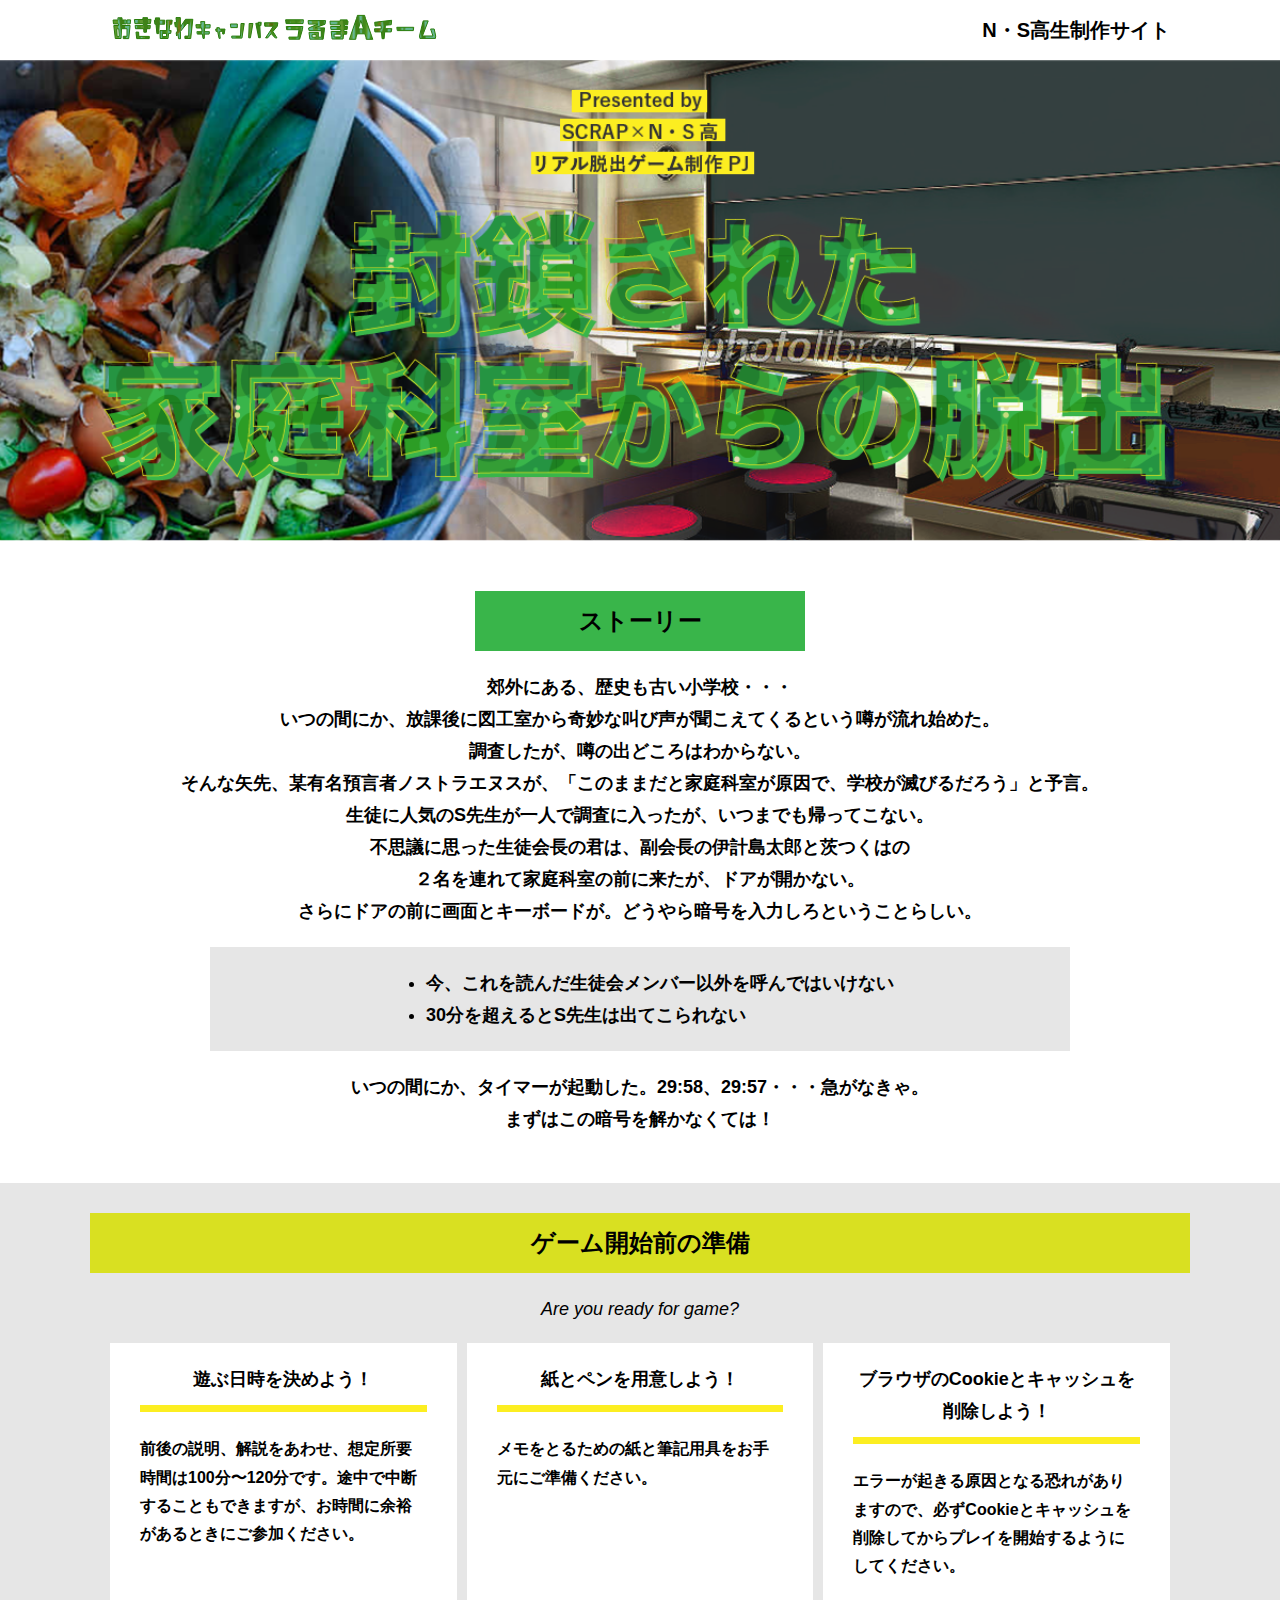
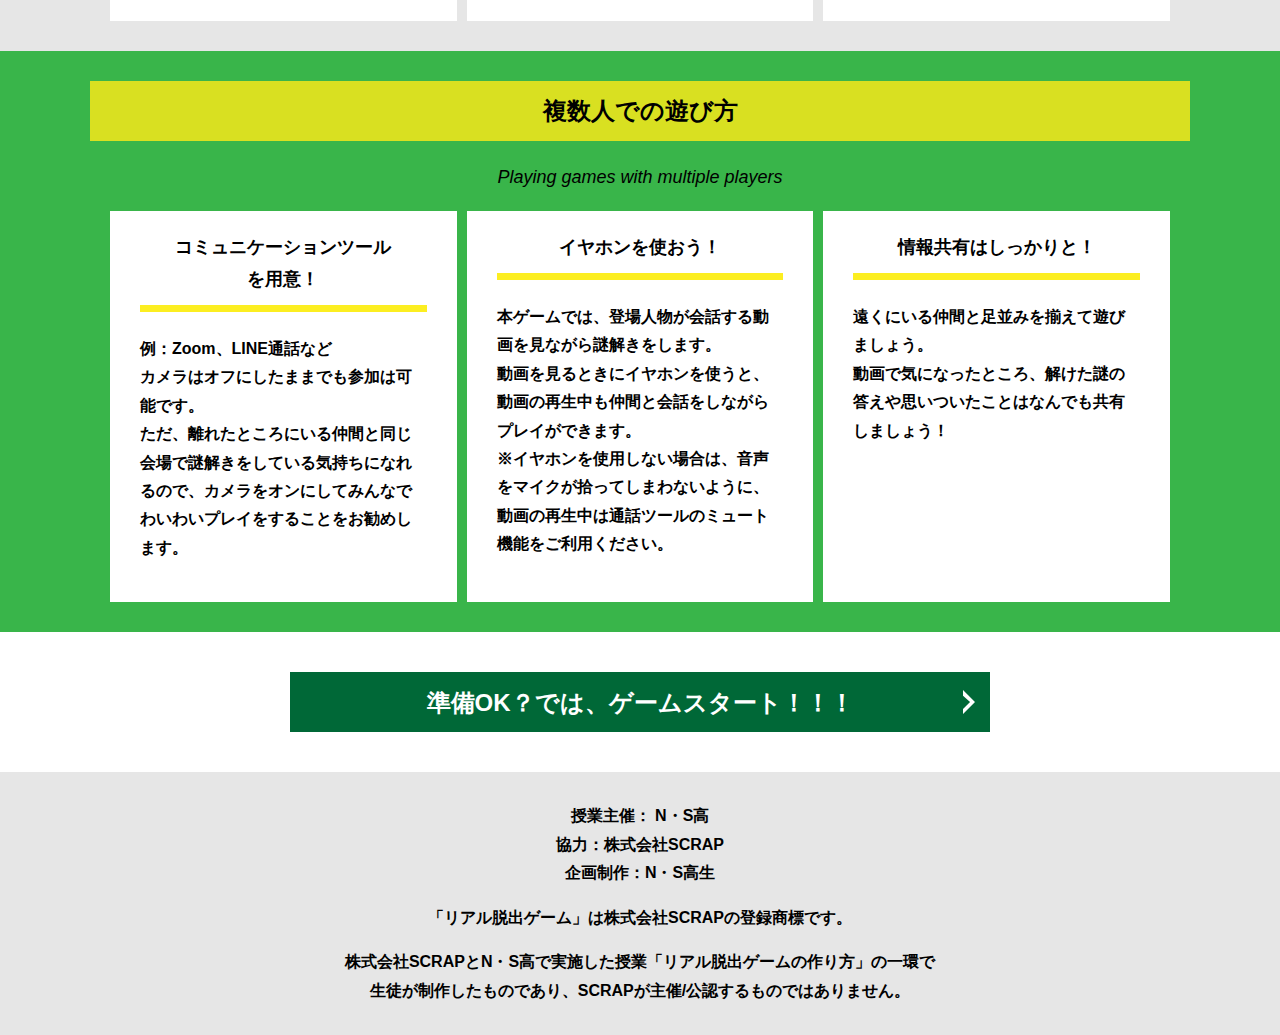
==== index.html @ 2571eba9 "Update index.html" ====
<!DOCTYPE html>
<html lang="ja">
<head>
  <meta charset="UTF-8">
  <meta http-equiv="X-UA-Compatible" content="IE=edge">
  <meta name="viewport" content="width=device-width, initial-scale=1.0">
  <title>封鎖された図工室からの脱出 │ Project N</title>
  <link rel="stylesheet" href="assets/css/normalize.css">
  <link rel="stylesheet" href="assets/css/style.css">
</head>
<body>
  <svg width="0" height="0" class="hidden">
    <symbol xmlns="http://www.w3.org/2000/svg" viewBox="0 0 12.47 24.94" id="arrow" class="arrow_svg">
      <title>arrow</title>
      <polygon points="0 24.94 0 19.66 7.35 12.47 0 5.92 0 0 12.47 12.47 0 24.94"/>
    </symbol>
  </svg>
  <header class="header">
    <div class="container">
      <div class="header__logo"><img src="assets/images/logo.svg" alt="チームロゴ"></div>
      <div class="header__name">N・S高生制作サイト</div>
    </div>
  </header>
  <main class="main index-page">
    <!-- タイトルエリア　ここから -->
    <h1 class="main-title"><img src="assets/images/top-image.png" alt="Presented by SCRAP×N・S高リアル脱出ゲーム制作PJ 封鎖された家庭科室からの脱出"></h1>
    <!-- タイトルエリア　ここまで -->
    <section class="section section--story">
      <div class="container">
        <h2 class="section-title section-title--keycolor section-title--story">ストーリー</h2>
        <div class="story">
          <p class="text-center">郊外にある、歴史も古い小学校・・・<br>
            いつの間にか、放課後に図工室から奇妙な叫び声が聞こえてくるという噂が流れ始めた。<br>
            調査したが、噂の出どころはわからない。<br>
            そんな矢先、某有名預言者ノストラエヌスが、「このままだと家庭科室が原因で、学校が滅びるだろう」と予言。<br>
            生徒に人気のS先生が一人で調査に入ったが、いつまでも帰ってこない。<br>
            不思議に思った生徒会長の君は、副会長の伊計島太郎と茨つくはの<br>
            ２名を連れて家庭科室の前に来たが、ドアが開かない。<br>
            さらにドアの前に画面とキーボードが。どうやら暗号を入力しろということらしい。</p>
          <div class="story__note__outer bg-color--gray">
            <ul class="story__note">
              <li>今、これを読んだ生徒会メンバー以外を呼んではいけない</li>
              <li>30分を超えるとS先生は出てこられない</li>
            </ul>
          </div>
          <p class="text-center">いつの間にか、タイマーが起動した。29:58、29:57・・・急がなきゃ。<br>
            まずはこの暗号を解かなくては！</p>
        </div>
      </div>
    </section>
    <section class="section bg-color--gray">
      <div class="container">
        <h2 class="section-title">ゲーム開始前の準備</h2>
        <p class="font-eng text-center">Are you ready for game?</p>
        <!--
          class名"row"内のclass名"column"が横並びになります。
          改行する場合は以下のように追加してください。
          <div class="row">
            <div class="column">
              ～ 内容 ～
            </div>
          </div>
        -->
        <div class="row">
          <div class="column">
            <div class="card">
              <h3 class="card__title">遊ぶ日時を決めよう！</h3>
              <p class="card__content">前後の説明、解説をあわせ、想定所要時間は100分〜120分です。途中で中断することもできますが、お時間に余裕があるときにご参加ください。</p>
            </div>
          </div>
          <div class="column">
            <div class="card">
              <h3 class="card__title">紙とペンを用意しよう！</h3>
              <p class="card__content">メモをとるための紙と筆記用具をお手元にご準備ください。</p>
            </div>
          </div>
          <div class="column">
            <div class="card">
              <h3 class="card__title">ブラウザのCookieとキャッシュを<br>削除しよう！</h3>
              <p class="card__content">エラーが起きる原因となる恐れがありますので、必ずCookieとキャッシュを削除してからプレイを開始するようにしてください。</p>
            </div>
          </div>
        </div>
      </div>
    </section>
    <section class="section bg-color--keycolor">
      <div class="container">
        <h2 class="section-title">複数人での遊び方</h2>
        <p class="font-eng text-center">Playing games with multiple players</p>
        <div class="row">
          <div class="column">
            <div class="card">
              <h3 class="card__title">コミュニケーションツール<br>を用意！</h3>
              <p class="card__content">例：Zoom、LINE通話など<br>
                カメラはオフにしたままでも参加は可能です。<br>
                ただ、離れたところにいる仲間と同じ会場で謎解きをしている気持ちになれるので、カメラをオンにしてみんなでわいわいプレイをすることをお勧めします。</p>
            </div>
          </div>
          <div class="column">
            <div class="card">
              <h3 class="card__title">イヤホンを使おう！</h3>
              <p class="card__content">本ゲームでは、登場人物が会話する動画を見ながら謎解きをします。<br>
                動画を見るときにイヤホンを使うと、動画の再生中も仲間と会話をしながらプレイができます。<br>
                ※イヤホンを使用しない場合は、音声をマイクが拾ってしまわないように、動画の再生中は通話ツールのミュート機能をご利用ください。</p>
            </div>
          </div>
          <div class="column">
            <div class="card">
              <h3 class="card__title">情報共有はしっかりと！</h3>
              <p class="card__content">遠くにいる仲間と足並みを揃えて遊びましょう。<br>
                動画で気になったところ、解けた謎の答えや思いついたことはなんでも共有しましょう！</p>
            </div>
          </div>
        </div>
      </div>
    </section>
    <section class="section">
      <div class="container">
        <a class="btn" href="main.html">準備OK？では、ゲームスタート！！！<svg class="btn__arrow"><use xlink:href="#arrow"></use></svg></a>
      </div>
    </section>
  </main>
  <footer class="footer section bg-color--gray">
    <div class="container">
      <p class="text-center">授業主催： N・S高<br>協力：株式会社SCRAP<br>企画制作：N・S高生</p>
      <p class="text-center">「リアル脱出ゲーム」は株式会社SCRAPの登録商標です。</p>
      <p class="text-center">株式会社SCRAPとN・S高で実施した授業「リアル脱出ゲームの作り方」の一環で<br>生徒が制作したものであり、SCRAPが主催/公認するものではありません。</p>
    </div>
  </footer>
</body>
</html>
---- assets/css/style.css ----
@charset "UTF-8";
/****************************
 * 共通CSSのテンプレートです。
*****************************/
*,
*::before,
*::after {
  -webkit-box-sizing: border-box;
          box-sizing: border-box;
}

html {
  font-size: 18px;
  -webkit-box-sizing: border-box;
          box-sizing: border-box;
}

body {
  overflow-x: hidden;
  font-family: "游ゴシック体", "Yu Gothic", YuGothic, "ヒラギノ角ゴ Pro", "Hiragino Kaku Gothic Pro", "メイリオ", "Meiryo", sans-serif;
  font-size: 18px;
  line-height: 1.77778;
  font-weight: bold;
  text-decoration: none;
  border: none;
  list-style: none;
  color: #000;
  margin: 0;
}

img {
  width: 100%;
}

figure {
  margin: 0;
}

figcaption {
  margin-top: 30px;
  font-size: 14px;
}

@media screen and (max-width: 767px) {
  figcaption {
    font-size: 13px;
  }
}

input[type=text] {
  font-size: 18px;
  border: none;
  padding: 25px 35px;
  display: block;
  margin: 0 auto;
  max-width: 580px;
  width: 100%;
}

::-webkit-input-placeholder {
  color: #999;
}

:-ms-input-placeholder {
  color: #999;
}

::-ms-input-placeholder {
  color: #999;
}

::placeholder {
  color: #999;
}

button {
  cursor: pointer;
  display: block;
  border: none;
  margin: 0 auto;
  background-color: #006837;
  color: #fff;
  width: 287px;
  height: 55px;
}

/*******************
* Layout
*******************/
.section {
  padding-top: 30px;
  padding-bottom: 30px;
}

.section--clear {
  /* ステージクリア画面 */
  position: fixed;
  display: none;
  /* 読み込み時に一瞬表示されるのを防ぐ */
  -webkit-box-pack: center;
      -ms-flex-pack: center;
          justify-content: center;
  -webkit-box-align: center;
      -ms-flex-align: center;
          align-items: center;
  top: 0;
  bottom: 0;
  left: 0;
  right: 0;
  z-index: 200;
}

.section--clear.isClear {
  display: -webkit-box;
  display: -ms-flexbox;
  display: flex;
}

.container {
  width: 1100px;
  padding-left: 20px;
  padding-right: 20px;
  margin: 0 auto;
}

@media screen and (max-width: 1100px) {
  .container {
    width: calc(100% - 40px);
  }
}

.row {
  display: -webkit-box;
  display: -ms-flexbox;
  display: flex;
  -ms-flex-line-pack: stretch;
      align-content: stretch;
  gap: 10px;
}

.row + .row {
  margin-top: 20px;
}

.column {
  width: 100%;
}

.card {
  background-color: #fff;
  margin-bottom: 20px;
  height: 100%;
}

.card__title {
  font-size: 18px;
  text-align: center;
  margin: 0;
  padding: 20px 30px;
  position: relative;
  cursor: pointer;
}

.card__content {
  -webkit-transition: all 0.3s;
  transition: all 0.3s;
  font-size: 16px;
  padding: 20px 30px;
  margin: 0;
  position: relative;
}

.card__content::before {
  display: block;
  content: '';
  width: calc(100% - 60px);
  height: 7px;
  background-color: #fcee21;
  position: absolute;
  top: -10px;
  left: 30px;
}

.hint-page .card {
  height: auto;
}

.hint-page .card__content {
  display: none;
  text-align: center;
}

.hint-page .card__arrow {
  position: absolute;
  top: calc(50% - 12px);
  right: 45px;
  -webkit-transform: rotate(90deg);
          transform: rotate(90deg);
  -webkit-transition: all 0.3s;
  transition: all 0.3s;
  fill: #009245;
  width: 12px;
  height: 24px;
}

.hint-page .card.is-open .card__content {
  display: block;
}

.hint-page .card.is-open .card__arrow {
  -webkit-transform: rotate(-90deg);
          transform: rotate(-90deg);
}

.box {
  padding: 35px 30px;
}

.youtube {
  position: relative;
  width: 100%;
  padding-top: 56.25%;
}

.youtube iframe {
  position: absolute;
  top: 0;
  left: 0;
  width: 100%;
  height: 100%;
}

.youtube__container {
  max-width: 800px;
  margin: 0 auto;
}

/*********************
* Color
*********************/
.bg-color--keycolor {
  background-color: #39b54a;
}

.bg-color--subcolor {
  background-color: #d9e021;
}

.bg-color--gray {
  background-color: #e6e6e6;
}

/*********************
* title
**********************/
.main-title {
  margin: 0;
}

.sub-title {
  text-align: center;
  font-size: 18px;
  line-height: 1.66667;
}

.sub-title__bg {
  background-color: #fcee21;
  padding-left: 1rem;
  padding-right: 1rem;
}

.section-title {
  font-size: 24px;
  line-height: 1.75;
  text-align: center;
  padding: 9px 20px;
  background-color: #d9e021;
  margin: 0 -20px 20px -20px;
}

.section-title__stage {
  display: inline-block;
  margin-right: 2rem;
}

.section-title--keycolorlight {
  background-color: #8cc63f;
}

.section-title--keycolorlight .section-title__stage {
  color: #fff;
}

.section-title--keycolor {
  background-color: #39b54a;
}

.section-title--story {
  width: 330px;
  margin: 0 auto 20px;
}

.section-title--border {
  position: relative;
  font-size: 30px;
  text-align: center;
  line-height: 1.06667;
  margin: 0;
  padding-bottom: 15px;
  color: #006837;
}

.section-title--border::after {
  position: absolute;
  bottom: 0;
  left: calc(50% - 95px);
  display: block;
  content: '';
  background-color: #fff;
  height: 2.6px;
  width: 190px;
}

/******************
* text
******************/
.font-eng {
  font-style: italic;
  font-weight: normal;
}

/*************************
* Button
*************************/
.btn {
  display: block;
  text-decoration: none;
  cursor: pointer;
  background-color: #006837;
  color: #fff;
  font-size: 24px;
  line-height: 1.54167;
  text-align: center;
  padding: 11.5px;
  width: calc(100% - 40px);
  max-width: 700px;
  margin: 10px auto;
  position: relative;
}

.btn:hover {
  opacity: 0.7;
}

.btn__arrow {
  position: absolute;
  top: calc(50% - 12px);
  right: 15px;
  fill: #fff;
  width: 12px;
  height: 24px;
}

/****************
* header
*****************/
.header {
  background-color: #fff;
  height: 60px;
}

.header .container {
  display: -webkit-box;
  display: -ms-flexbox;
  display: flex;
  -webkit-box-pack: justify;
      -ms-flex-pack: justify;
          justify-content: space-between;
  -webkit-box-align: center;
      -ms-flex-align: center;
          align-items: center;
  height: 100%;
}

.header__logo {
  width: 330px;
  height: 42px;
}

.header__name {
  font-size: 20px;
  line-height: 1.1;
}

.footer {
  font-size: 16px;
}

.footer p:first-child {
  margin-top: 0;
}

.footer p:last-child {
  margin-bottom: 0;
}

/********************
* main
********************/
.story__note {
  margin: 0;
}

.story__note__outer {
  width: 860px;
  display: -webkit-box;
  display: -ms-flexbox;
  display: flex;
  padding: 20px;
  margin: 20px auto;
  -webkit-box-pack: center;
      -ms-flex-pack: center;
          justify-content: center;
}

@media screen and (max-width: 940px) {
  .story__note__outer {
    width: 100%;
  }
}

.stage-column__container + .stage-column__container {
  border-top: 2px solid #fff;
}

.answer {
  font-size: 18px;
  margin-bottom: 20px;
  line-height: 80px;
  word-spacing: 20px;
}

.err-message {
  color: #c1272d;
  font-size: 18px;
  text-align: center;
}

.link-hint {
  text-align: center;
  display: block;
  margin-top: 20px;
}

.clear-message {
  background-color: #d9e021;
  padding: 30px 30px 60px;
  position: relative;
}

.clear-message__title {
  position: relative;
  display: block;
  text-align: center;
  color: #006837;
  font-size: 30px;
  padding-bottom: 10px;
  margin-bottom: 35px;
}

.clear-message__title::after {
  content: '';
  position: absolute;
  display: block;
  width: 183px;
  height: 2px;
  background-color: #fff;
  bottom: 0;
  left: calc(50% - (183px/2));
}

.clear-message__content {
  text-align: center;
}

.clear-message__btn {
  position: absolute;
  bottom: -30px;
  left: calc(50% - 144px);
  width: 288px;
  margin: 0;
}

/********************
* Utility
********************/
.text-center {
  text-align: center;
}

.text-left {
  text-align: left;
}

.text-right {
  text-align: right;
}

.hidden {
  display: none;
}
/*# sourceMappingURL=style.css.map */
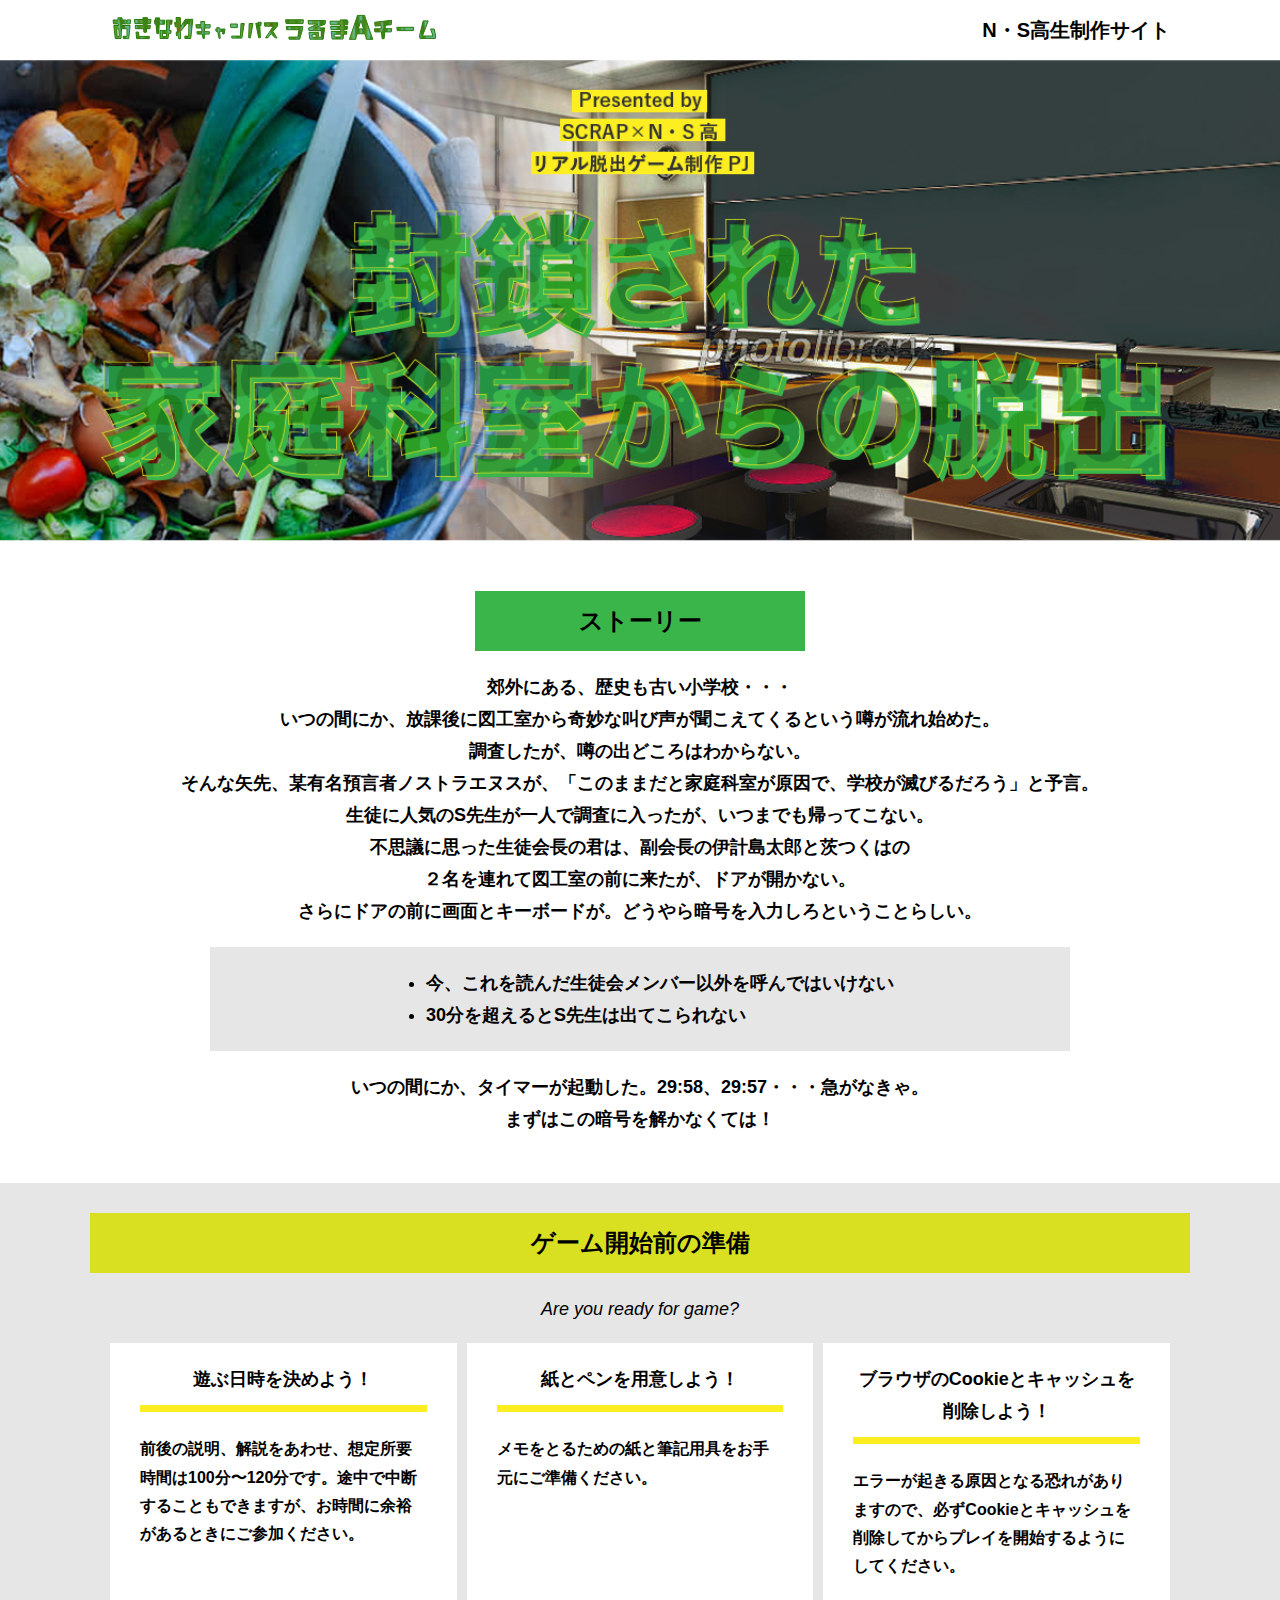
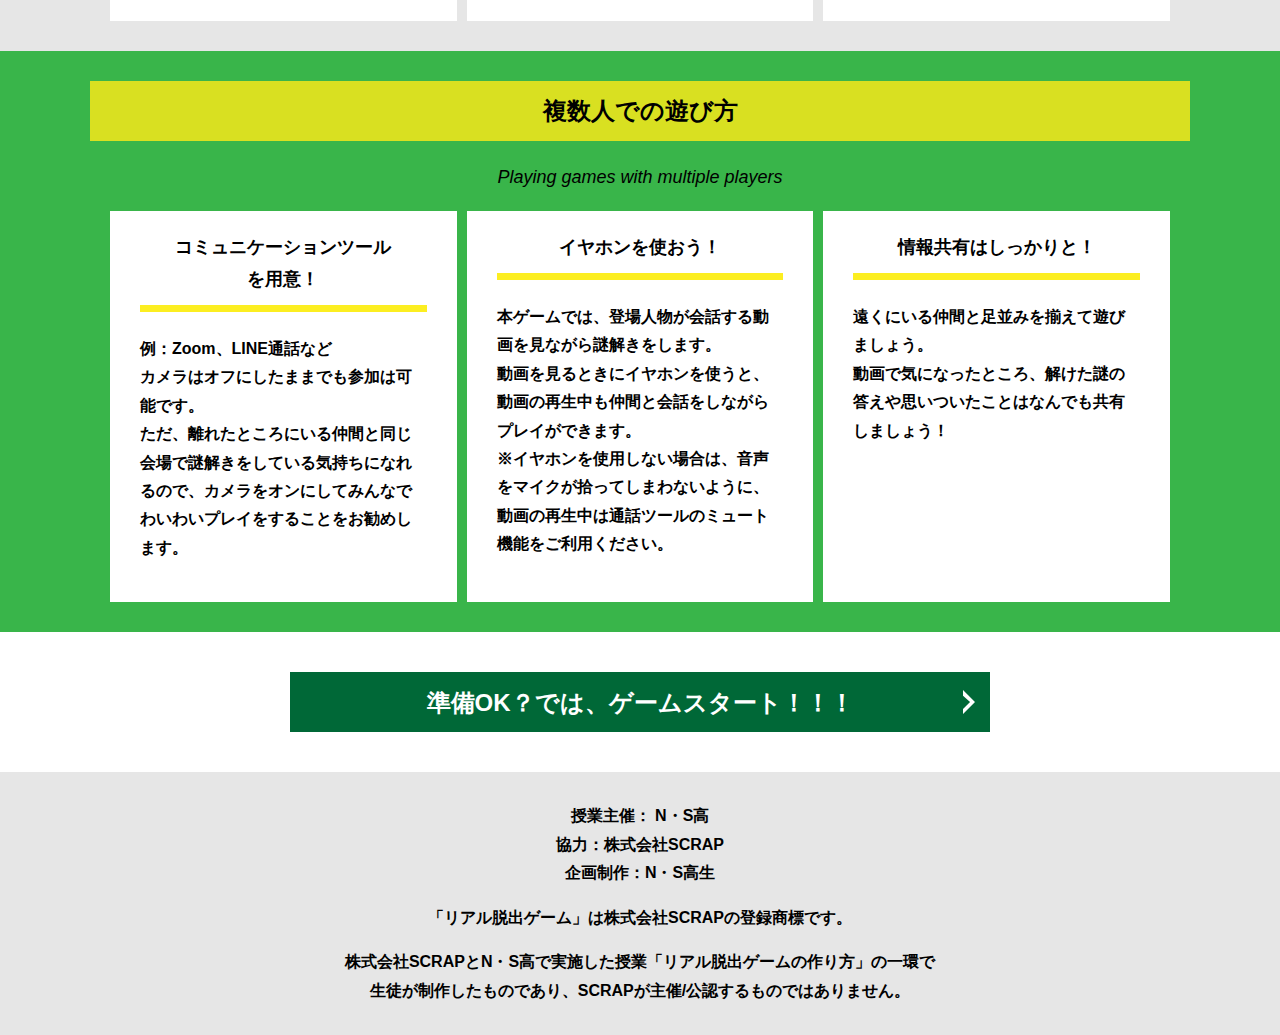
==== commit 7fbc02da: "Update index.html" ====
--- a/index.html
+++ b/index.html
@@ -35,7 +35,7 @@
             そんな矢先、某有名預言者ノストラエヌスが、「このままだと家庭科室が原因で、学校が滅びるだろう」と予言。<br>
             生徒に人気のS先生が一人で調査に入ったが、いつまでも帰ってこない。<br>
             不思議に思った生徒会長の君は、副会長の伊計島太郎と茨つくはの<br>
-            ２名を連れて家庭科室の前に来たが、ドアが開かない。<br>
+            ２名を連れて図工室の前に来たが、ドアが開かない。<br>
             さらにドアの前に画面とキーボードが。どうやら暗号を入力しろということらしい。</p>
           <div class="story__note__outer bg-color--gray">
             <ul class="story__note">
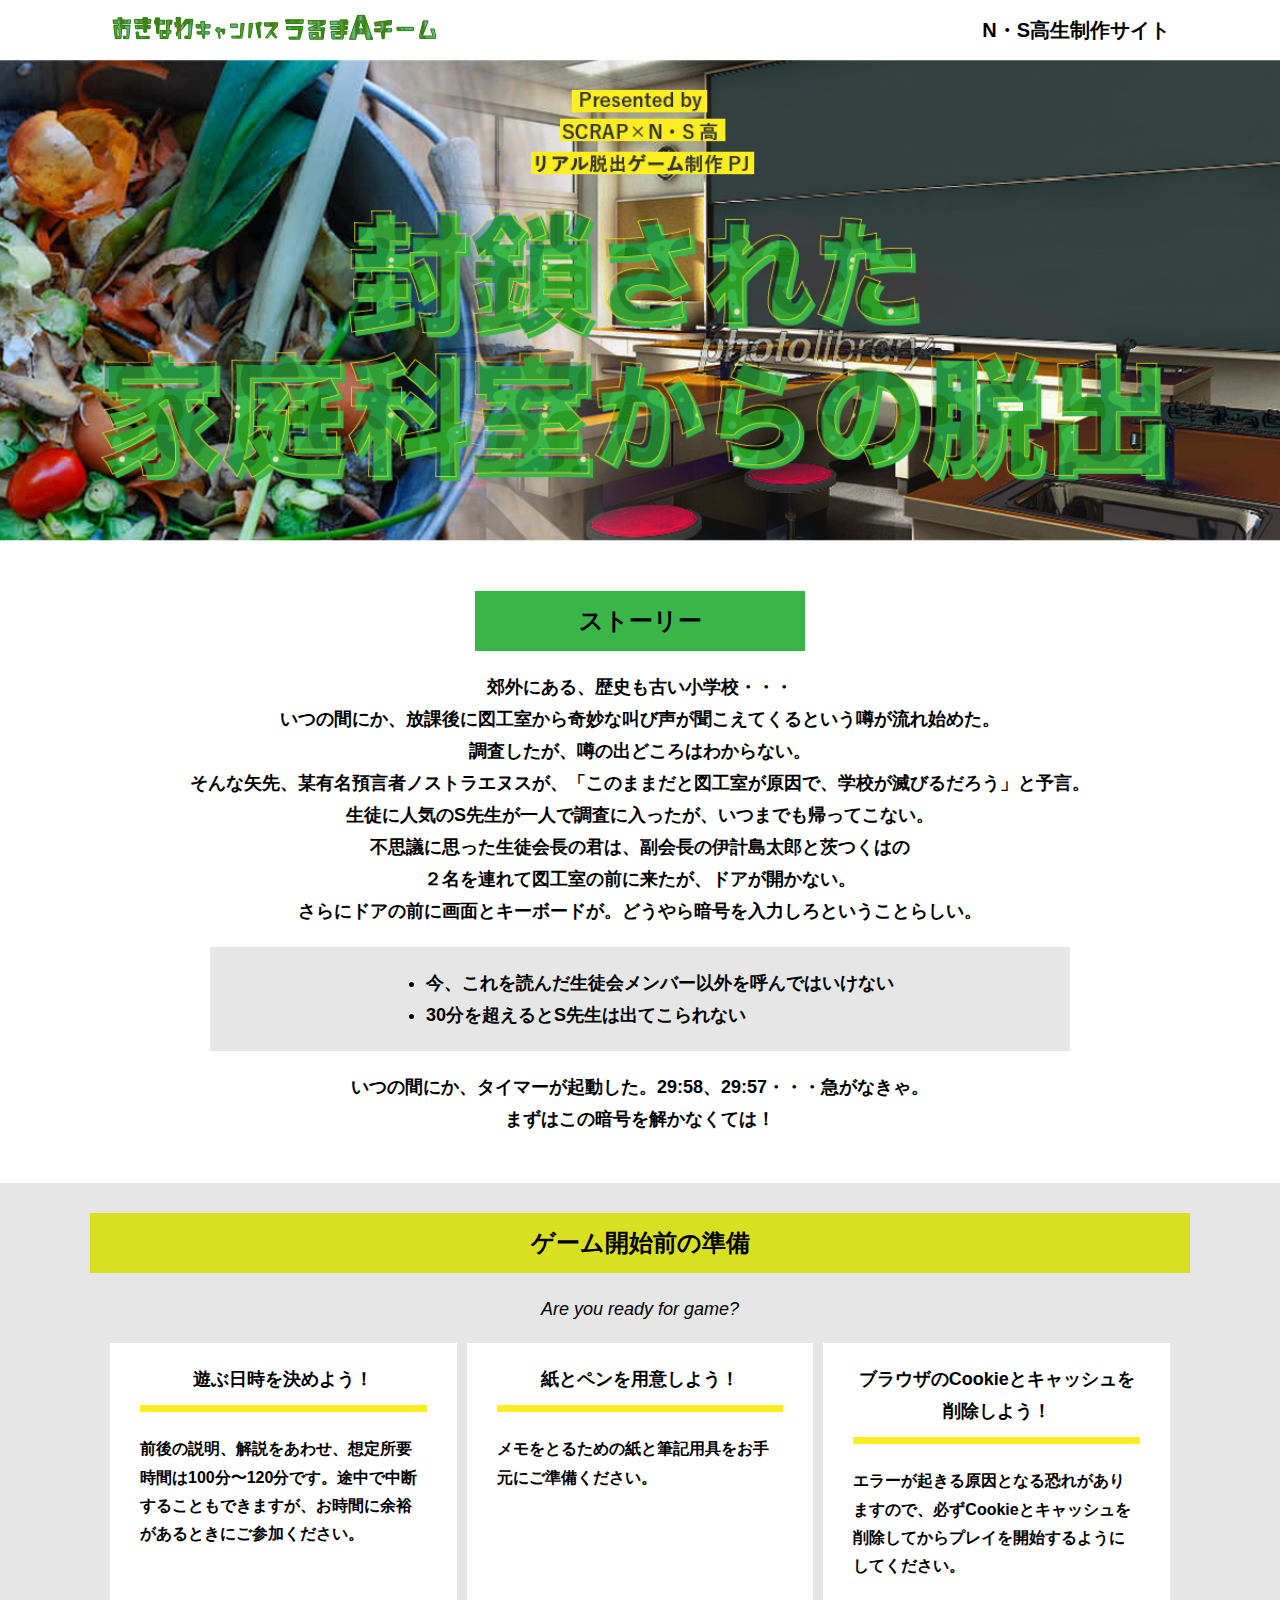
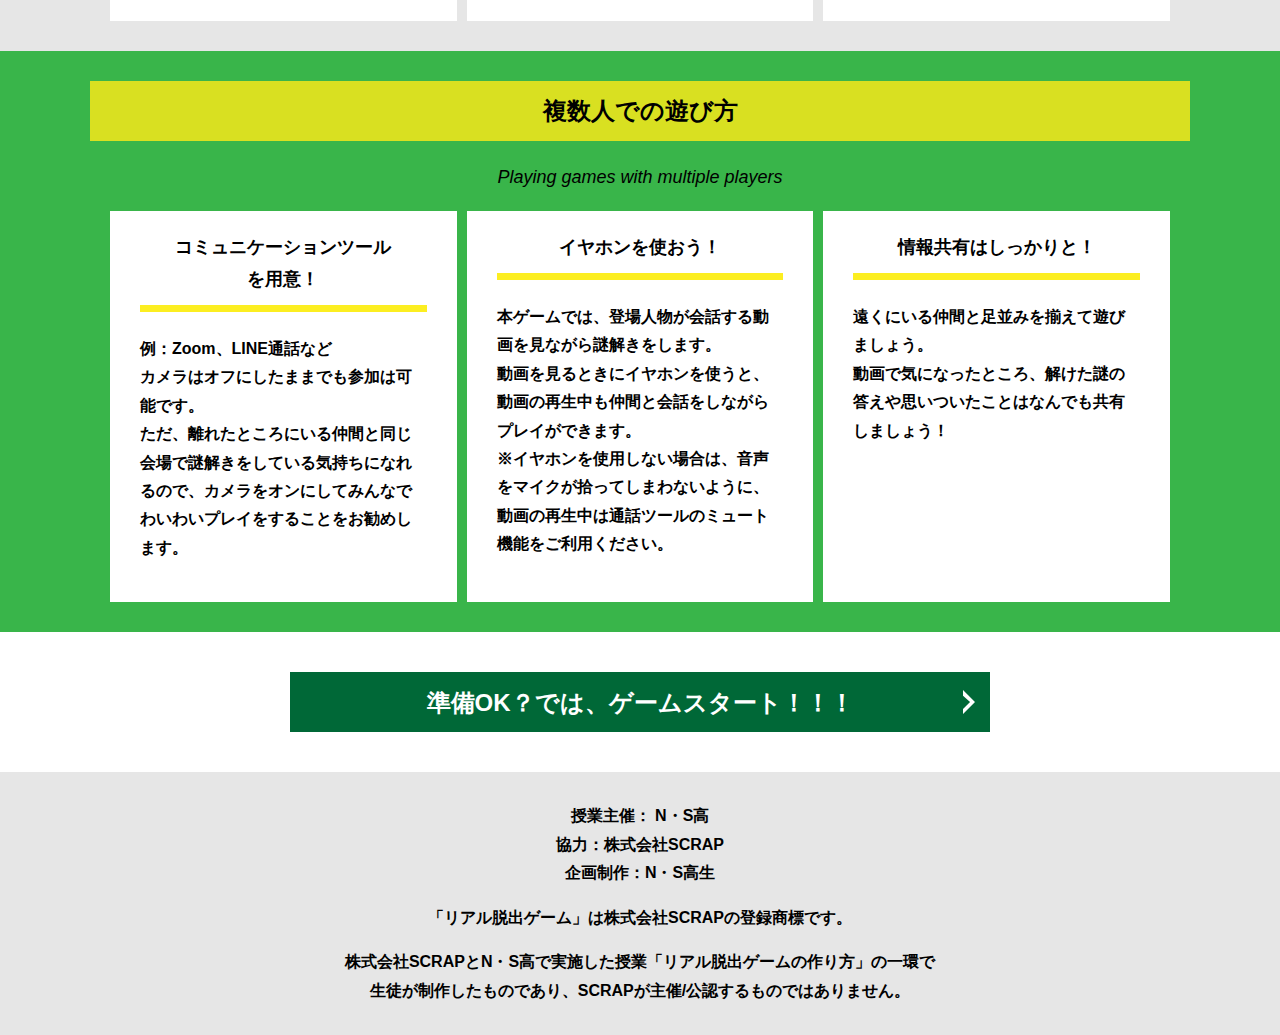
==== commit 3237a0a4: "Update index.html" ====
--- a/index.html
+++ b/index.html
@@ -32,7 +32,7 @@
           <p class="text-center">郊外にある、歴史も古い小学校・・・<br>
             いつの間にか、放課後に図工室から奇妙な叫び声が聞こえてくるという噂が流れ始めた。<br>
             調査したが、噂の出どころはわからない。<br>
-            そんな矢先、某有名預言者ノストラエヌスが、「このままだと家庭科室が原因で、学校が滅びるだろう」と予言。<br>
+            そんな矢先、某有名預言者ノストラエヌスが、「このままだと図工室が原因で、学校が滅びるだろう」と予言。<br>
             生徒に人気のS先生が一人で調査に入ったが、いつまでも帰ってこない。<br>
             不思議に思った生徒会長の君は、副会長の伊計島太郎と茨つくはの<br>
             ２名を連れて図工室の前に来たが、ドアが開かない。<br>
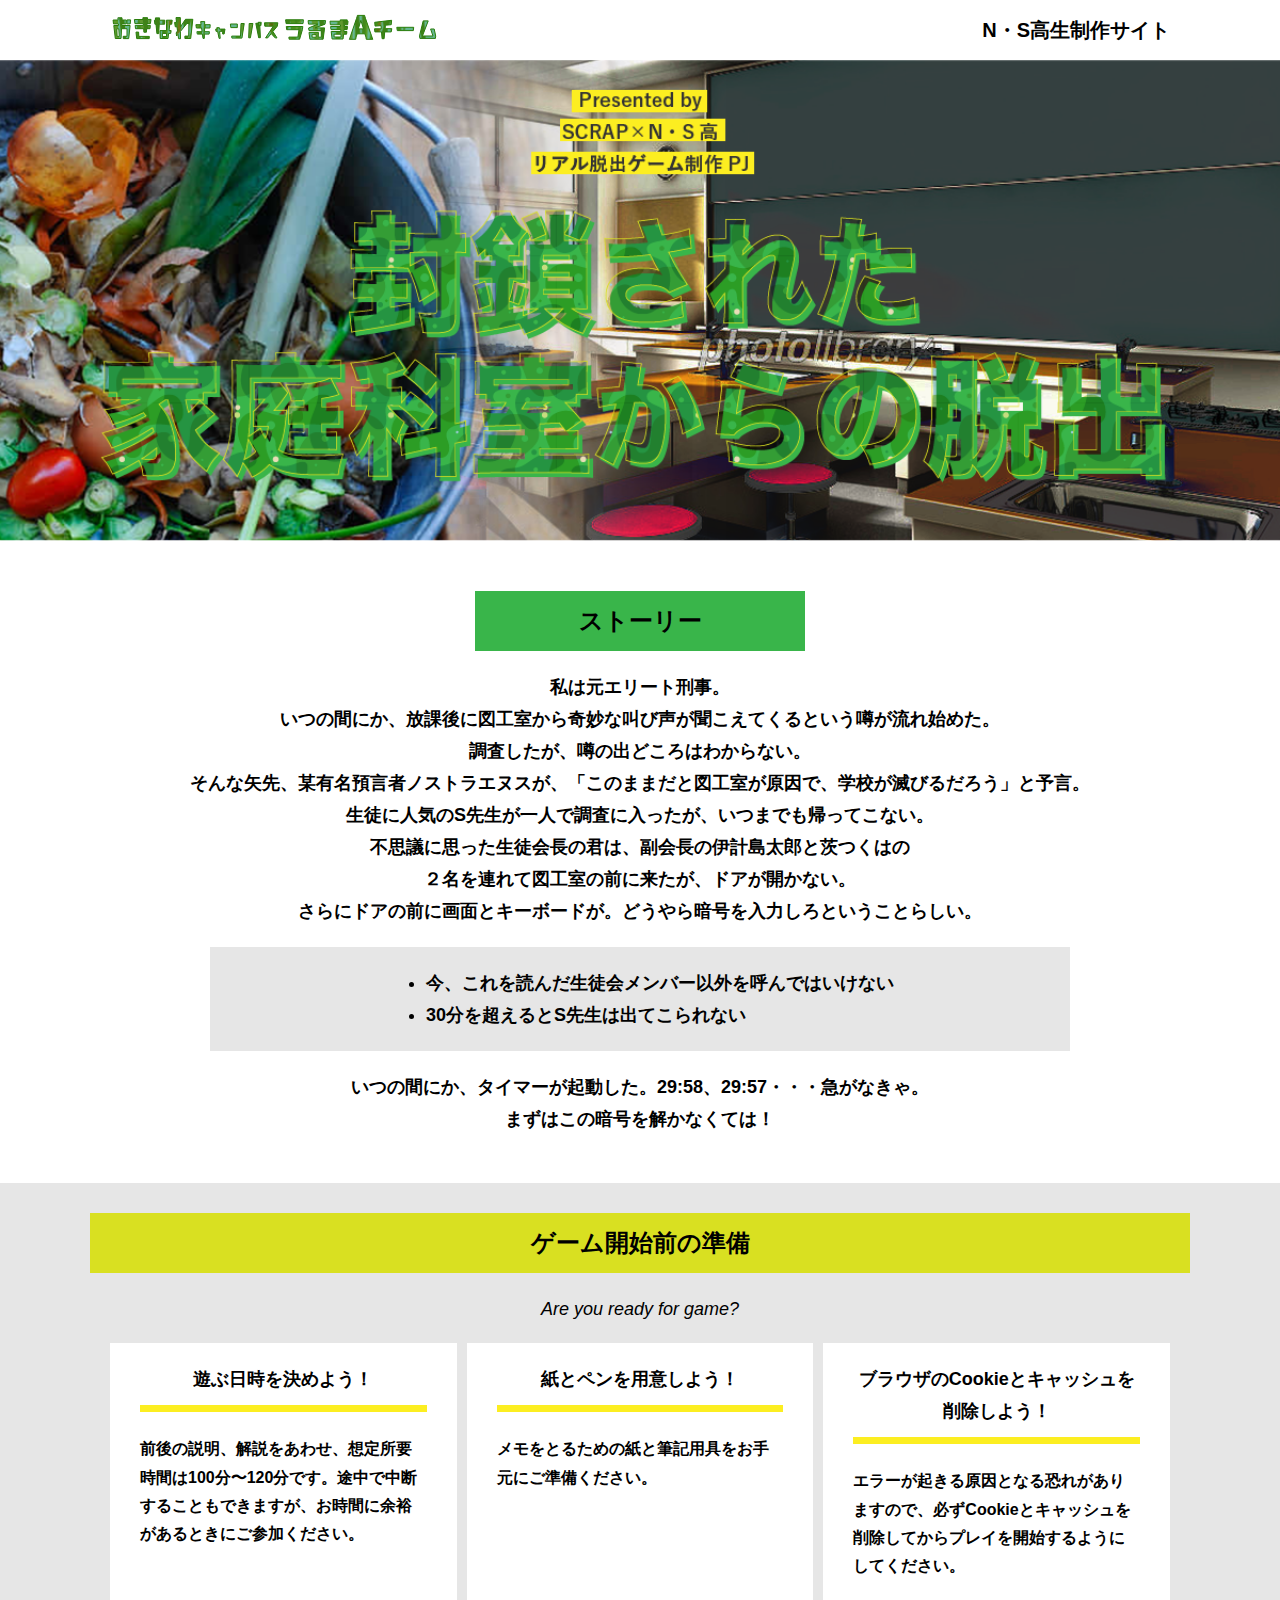
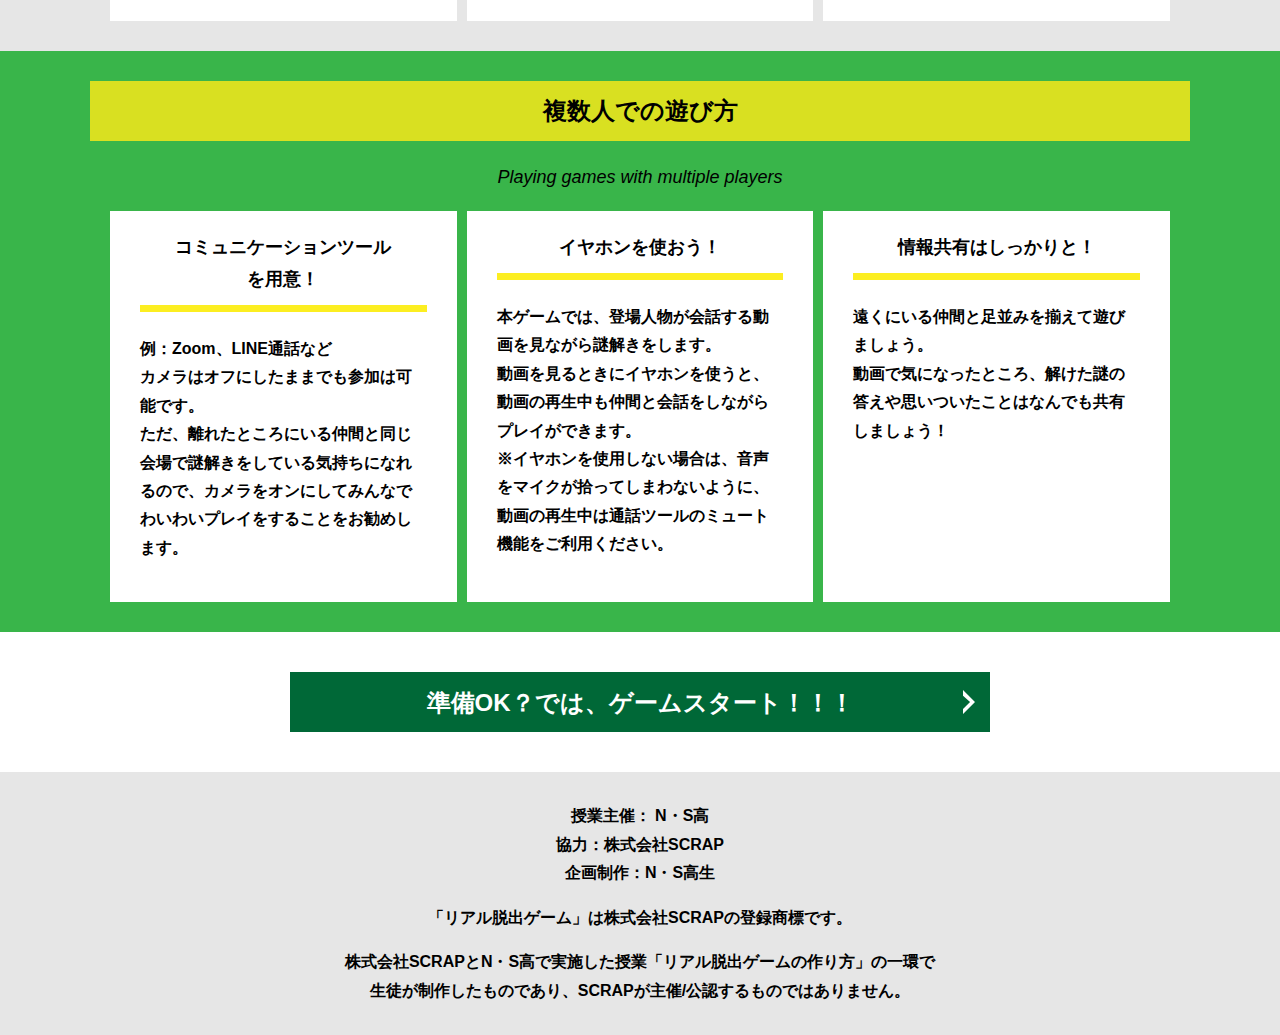
==== commit 6e0580e5: "Update index.html" ====
--- a/index.html
+++ b/index.html
@@ -29,7 +29,7 @@
       <div class="container">
         <h2 class="section-title section-title--keycolor section-title--story">ストーリー</h2>
         <div class="story">
-          <p class="text-center">郊外にある、歴史も古い小学校・・・<br>
+          <p class="text-center">私は元エリート刑事。<br>
             いつの間にか、放課後に図工室から奇妙な叫び声が聞こえてくるという噂が流れ始めた。<br>
             調査したが、噂の出どころはわからない。<br>
             そんな矢先、某有名預言者ノストラエヌスが、「このままだと図工室が原因で、学校が滅びるだろう」と予言。<br>
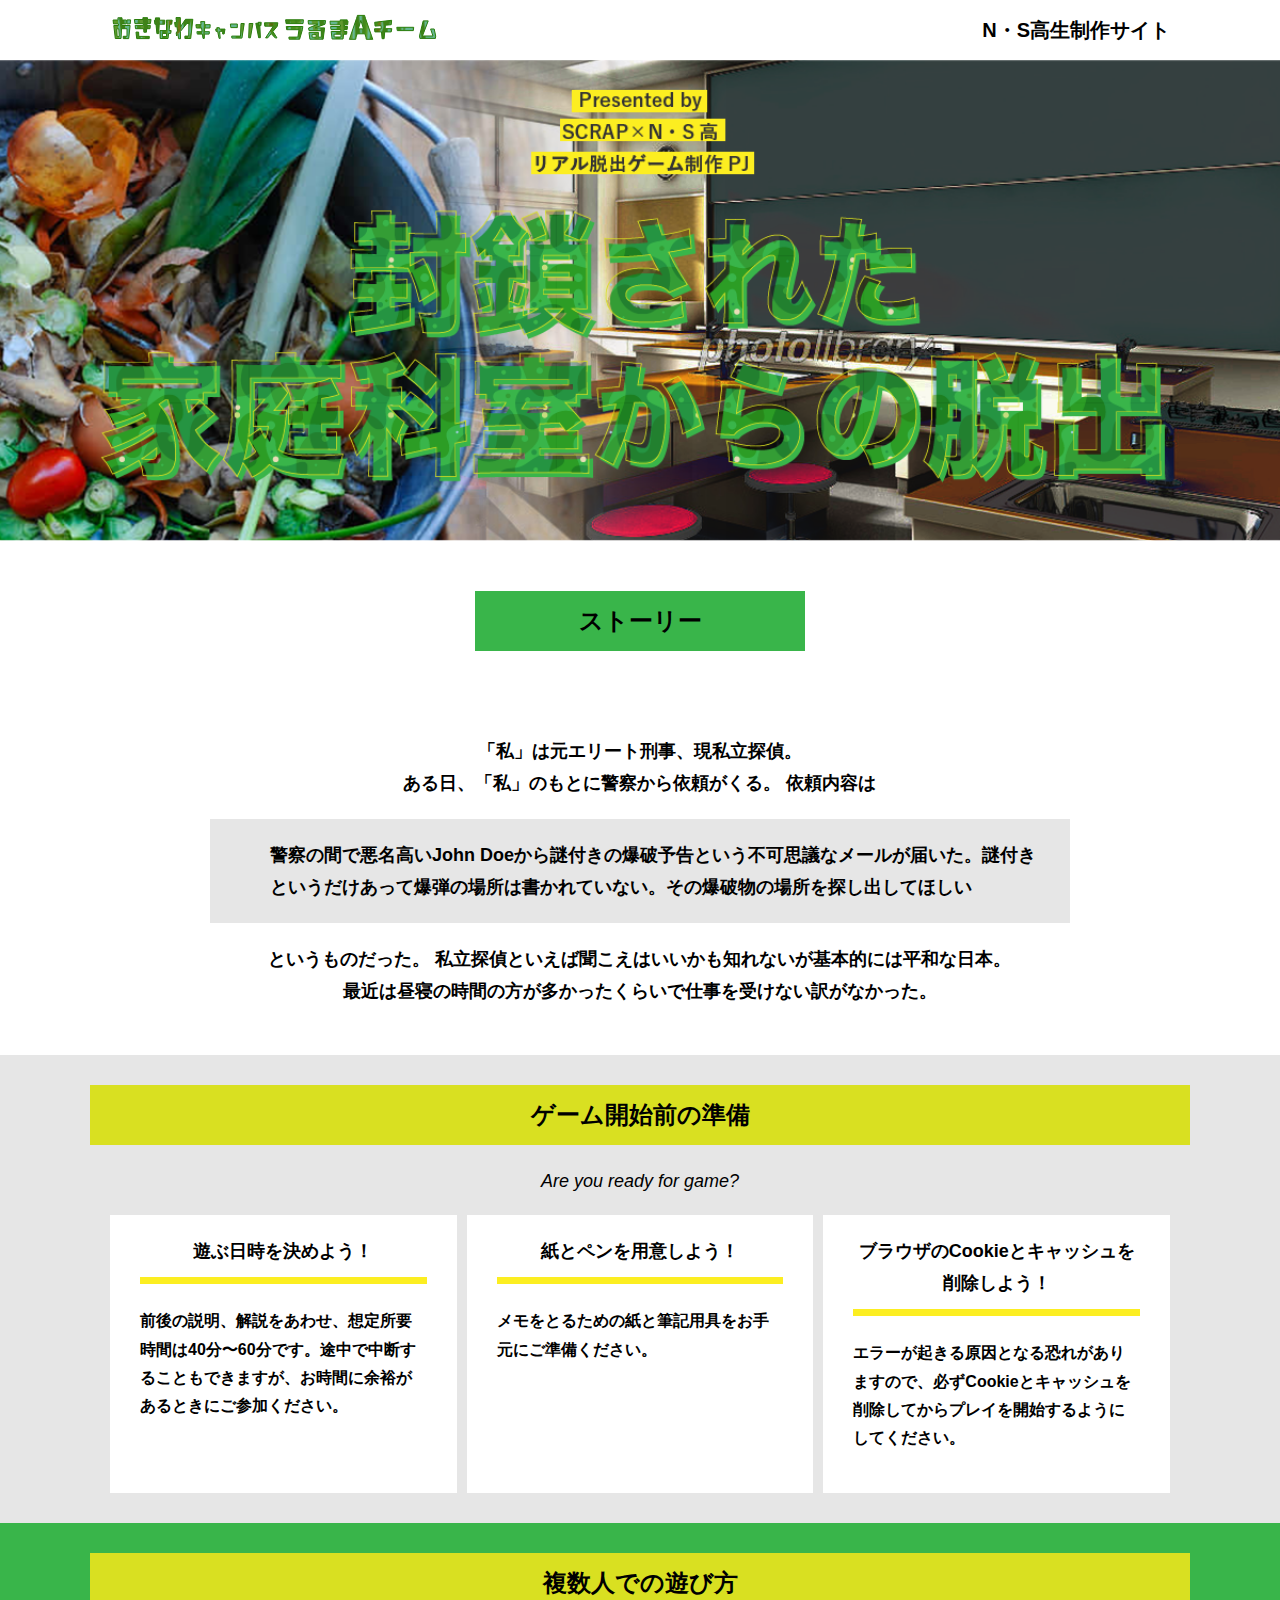
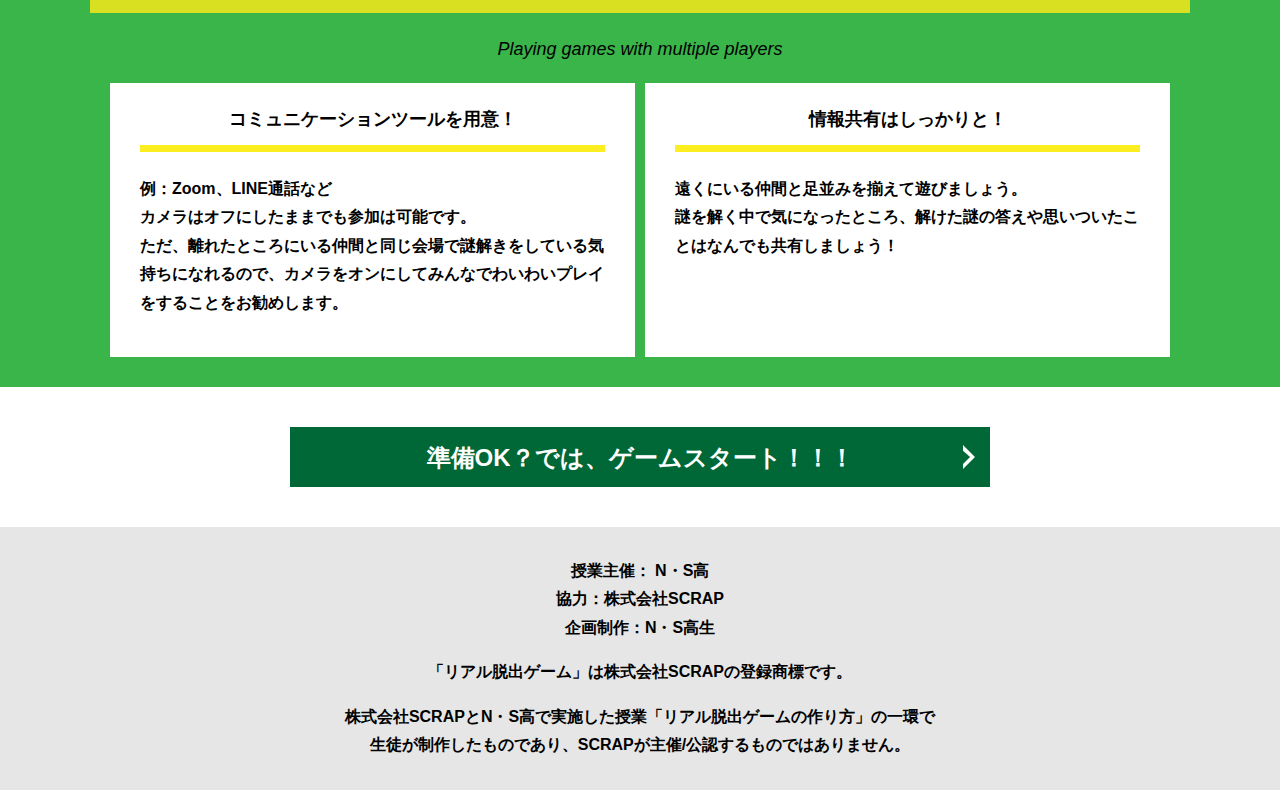
==== commit 3c8d95f6: "Update index.html" ====
--- a/index.html
+++ b/index.html
@@ -4,7 +4,7 @@
   <meta charset="UTF-8">
   <meta http-equiv="X-UA-Compatible" content="IE=edge">
   <meta name="viewport" content="width=device-width, initial-scale=1.0">
-  <title>封鎖された図工室からの脱出 │ Project N</title>
+  <title>爆弾魔からの挑戦状 │ Project N</title>
   <link rel="stylesheet" href="assets/css/normalize.css">
   <link rel="stylesheet" href="assets/css/style.css">
 </head>
@@ -29,22 +29,20 @@
       <div class="container">
         <h2 class="section-title section-title--keycolor section-title--story">ストーリー</h2>
         <div class="story">
-          <p class="text-center">私は元エリート刑事。<br>
-            いつの間にか、放課後に図工室から奇妙な叫び声が聞こえてくるという噂が流れ始めた。<br>
-            調査したが、噂の出どころはわからない。<br>
-            そんな矢先、某有名預言者ノストラエヌスが、「このままだと図工室が原因で、学校が滅びるだろう」と予言。<br>
-            生徒に人気のS先生が一人で調査に入ったが、いつまでも帰ってこない。<br>
-            不思議に思った生徒会長の君は、副会長の伊計島太郎と茨つくはの<br>
-            ２名を連れて図工室の前に来たが、ドアが開かない。<br>
-            さらにドアの前に画面とキーボードが。どうやら暗号を入力しろということらしい。</p>
+          <p class="text-center"><br>
+            <br>
+            「私」は元エリート刑事、現私立探偵。<br>
+            ある日、「私」のもとに警察から依頼がくる。
+            依頼内容は
+            </p>
           <div class="story__note__outer bg-color--gray">
             <ul class="story__note">
-              <li>今、これを読んだ生徒会メンバー以外を呼んではいけない</li>
-              <li>30分を超えるとS先生は出てこられない</li>
+            警察の間で悪名高いJohn Doeから謎付きの爆破予告という不可思議なメールが届いた。謎付きというだけあって爆弾の場所は書かれていない。その爆破物の場所を探し出してほしい
             </ul>
           </div>
-          <p class="text-center">いつの間にか、タイマーが起動した。29:58、29:57・・・急がなきゃ。<br>
-            まずはこの暗号を解かなくては！</p>
+          <p class="text-center">というものだった。
+            私立探偵といえば聞こえはいいかも知れないが基本的には平和な日本。<br>
+            最近は昼寝の時間の方が多かったくらいで仕事を受けない訳がなかった。</p>
         </div>
       </div>
     </section>
@@ -65,7 +63,7 @@
           <div class="column">
             <div class="card">
               <h3 class="card__title">遊ぶ日時を決めよう！</h3>
-              <p class="card__content">前後の説明、解説をあわせ、想定所要時間は100分〜120分です。途中で中断することもできますが、お時間に余裕があるときにご参加ください。</p>
+              <p class="card__content">前後の説明、解説をあわせ、想定所要時間は40分〜60分です。途中で中断することもできますが、お時間に余裕があるときにご参加ください。</p>
             </div>
           </div>
           <div class="column">
@@ -90,7 +88,7 @@
         <div class="row">
           <div class="column">
             <div class="card">
-              <h3 class="card__title">コミュニケーションツール<br>を用意！</h3>
+              <h3 class="card__title">コミュニケーションツールを用意！</h3>
               <p class="card__content">例：Zoom、LINE通話など<br>
                 カメラはオフにしたままでも参加は可能です。<br>
                 ただ、離れたところにいる仲間と同じ会場で謎解きをしている気持ちになれるので、カメラをオンにしてみんなでわいわいプレイをすることをお勧めします。</p>
@@ -98,17 +96,9 @@
           </div>
           <div class="column">
             <div class="card">
-              <h3 class="card__title">イヤホンを使おう！</h3>
-              <p class="card__content">本ゲームでは、登場人物が会話する動画を見ながら謎解きをします。<br>
-                動画を見るときにイヤホンを使うと、動画の再生中も仲間と会話をしながらプレイができます。<br>
-                ※イヤホンを使用しない場合は、音声をマイクが拾ってしまわないように、動画の再生中は通話ツールのミュート機能をご利用ください。</p>
-            </div>
-          </div>
-          <div class="column">
-            <div class="card">
               <h3 class="card__title">情報共有はしっかりと！</h3>
               <p class="card__content">遠くにいる仲間と足並みを揃えて遊びましょう。<br>
-                動画で気になったところ、解けた謎の答えや思いついたことはなんでも共有しましょう！</p>
+                謎を解く中で気になったところ、解けた謎の答えや思いついたことはなんでも共有しましょう！</p>
             </div>
           </div>
         </div>
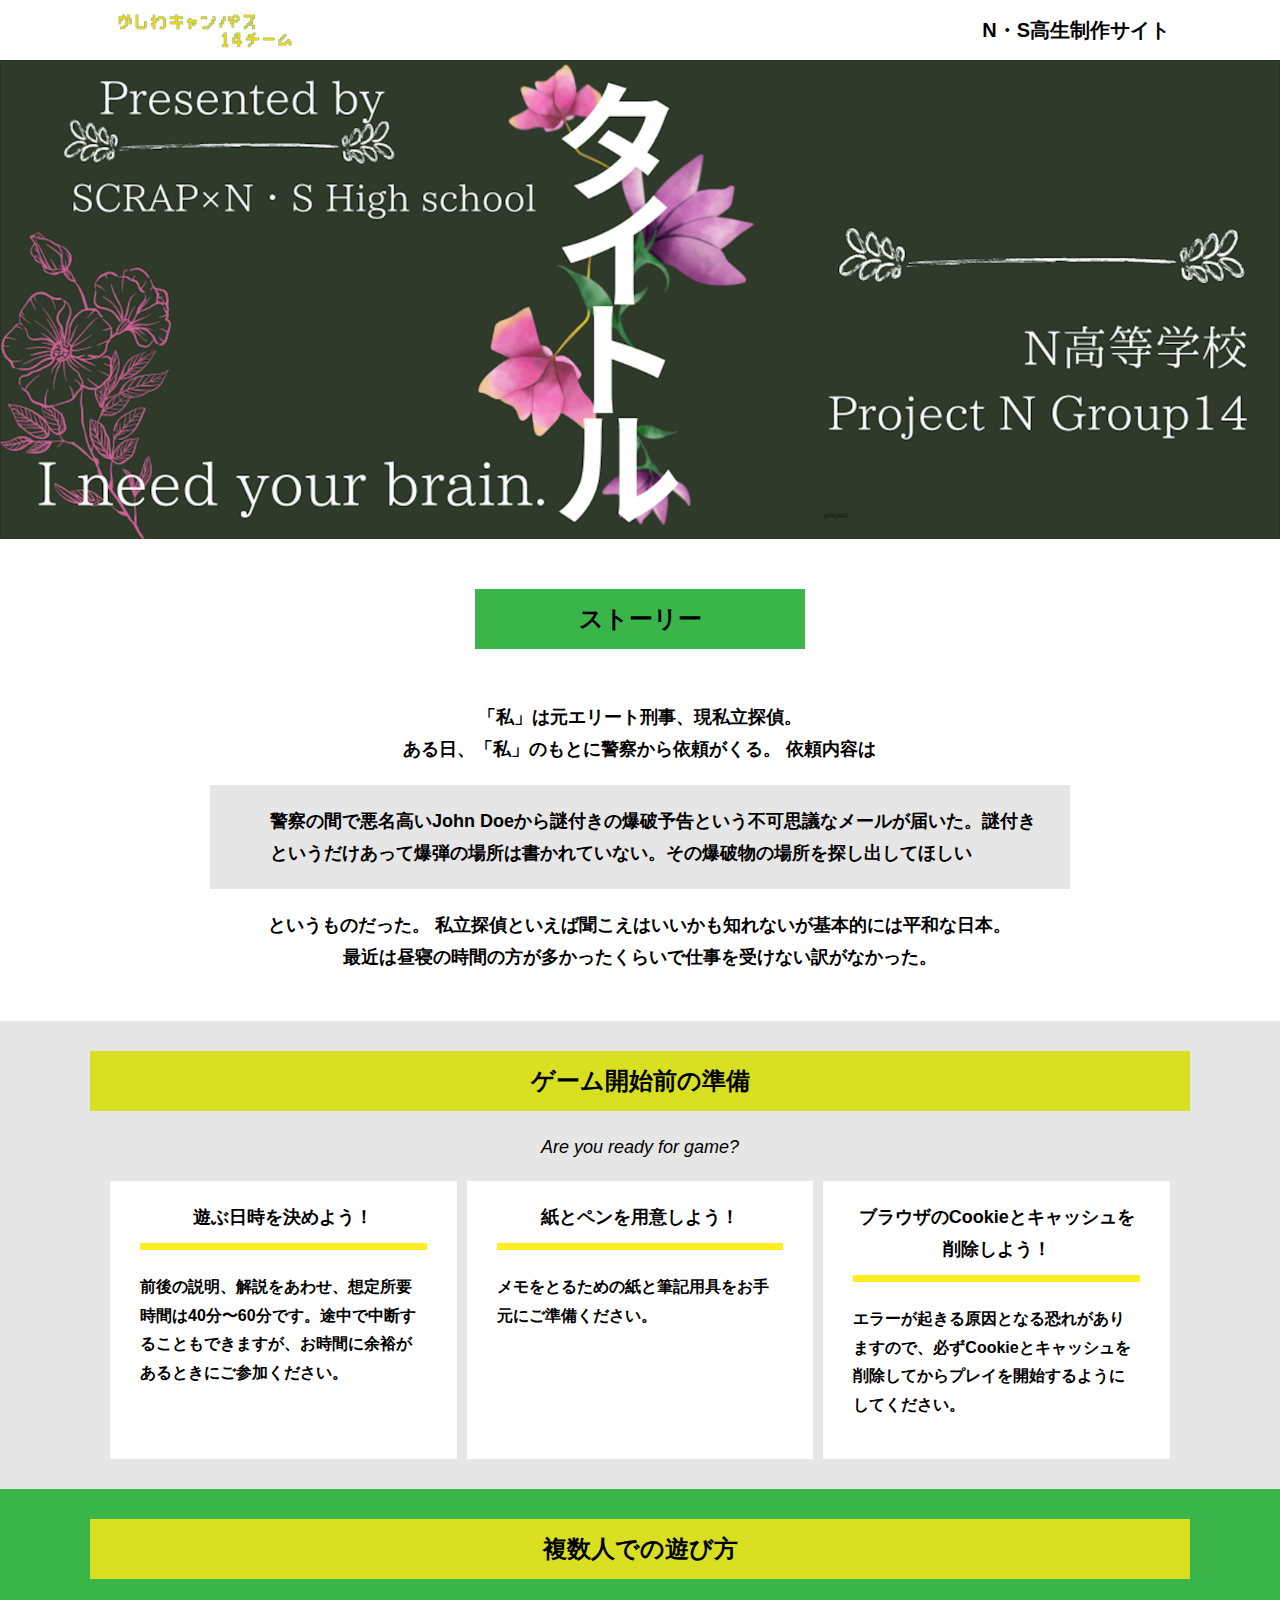
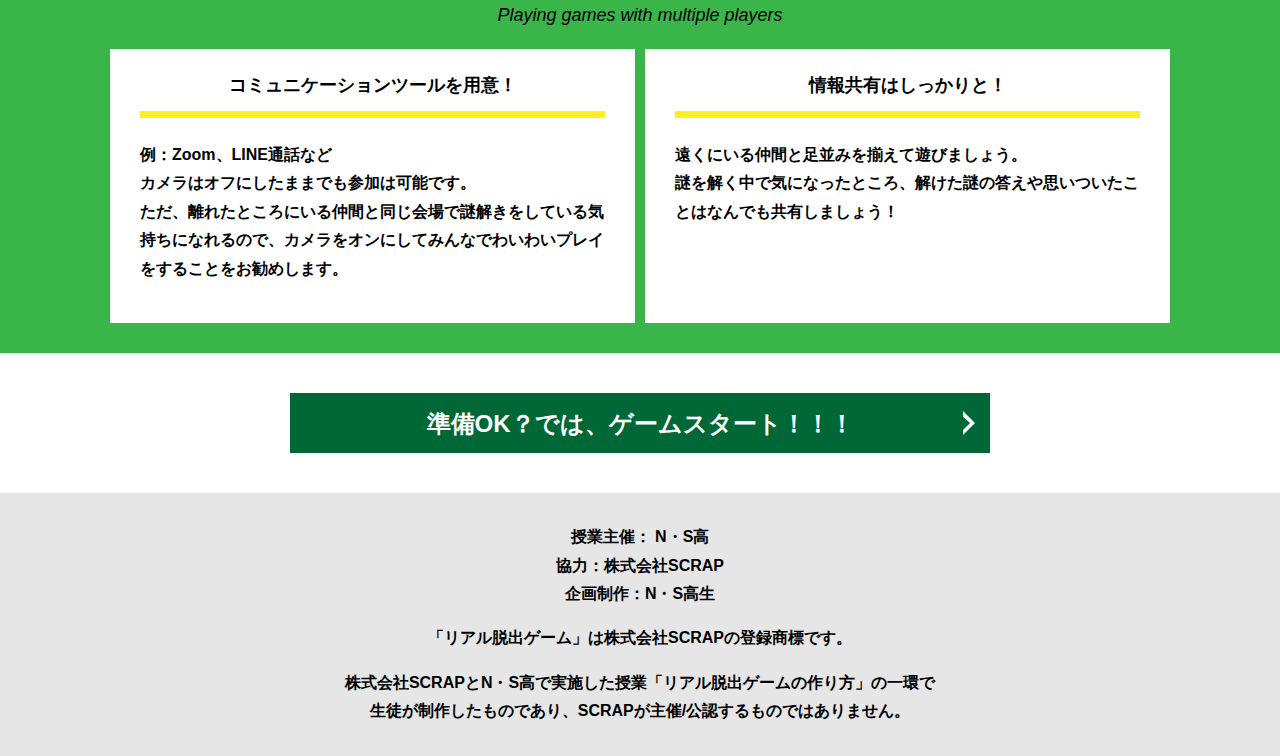
==== commit 9eecb732: "Update index.html" ====
--- a/index.html
+++ b/index.html
@@ -17,7 +17,7 @@
   </svg>
   <header class="header">
     <div class="container">
-      <div class="header__logo"><img src="assets/images/logo.svg" alt="チームロゴ"></div>
+      <div class="header__logo"><img src="assets/images/logo.jpg" alt="チームロゴ"></div>
       <div class="header__name">N・S高生制作サイト</div>
     </div>
   </header>
@@ -29,7 +29,7 @@
       <div class="container">
         <h2 class="section-title section-title--keycolor section-title--story">ストーリー</h2>
         <div class="story">
-          <p class="text-center"><br>
+          <p class="text-center">
             <br>
             「私」は元エリート刑事、現私立探偵。<br>
             ある日、「私」のもとに警察から依頼がくる。
--- a/assets/css/style.css
+++ b/assets/css/style.css
@@ -509,4 +509,8 @@
 .hidden {
   display: none;
 }
-/*# sourceMappingURL=style.css.map */+
+.header__logo{
+  width:200px;
+}
+/*# sourceMappingURL=style.css.map */
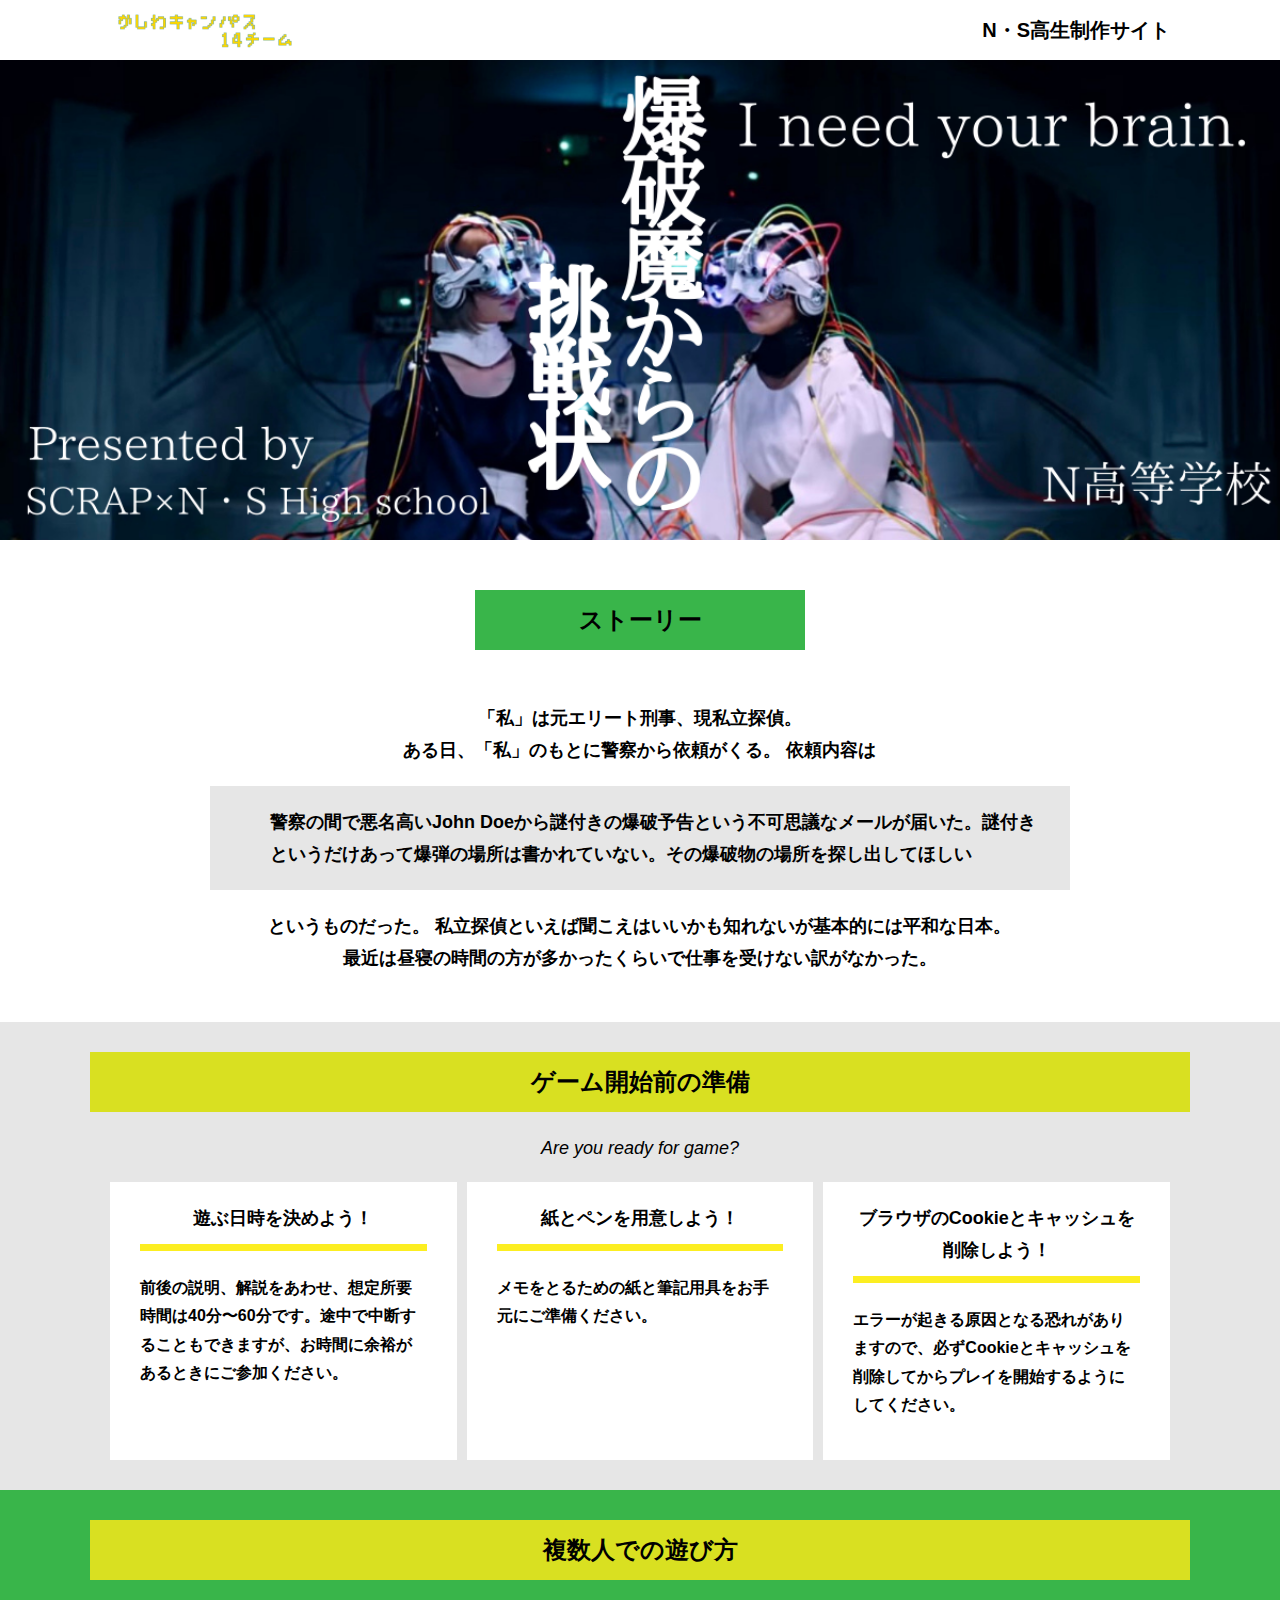
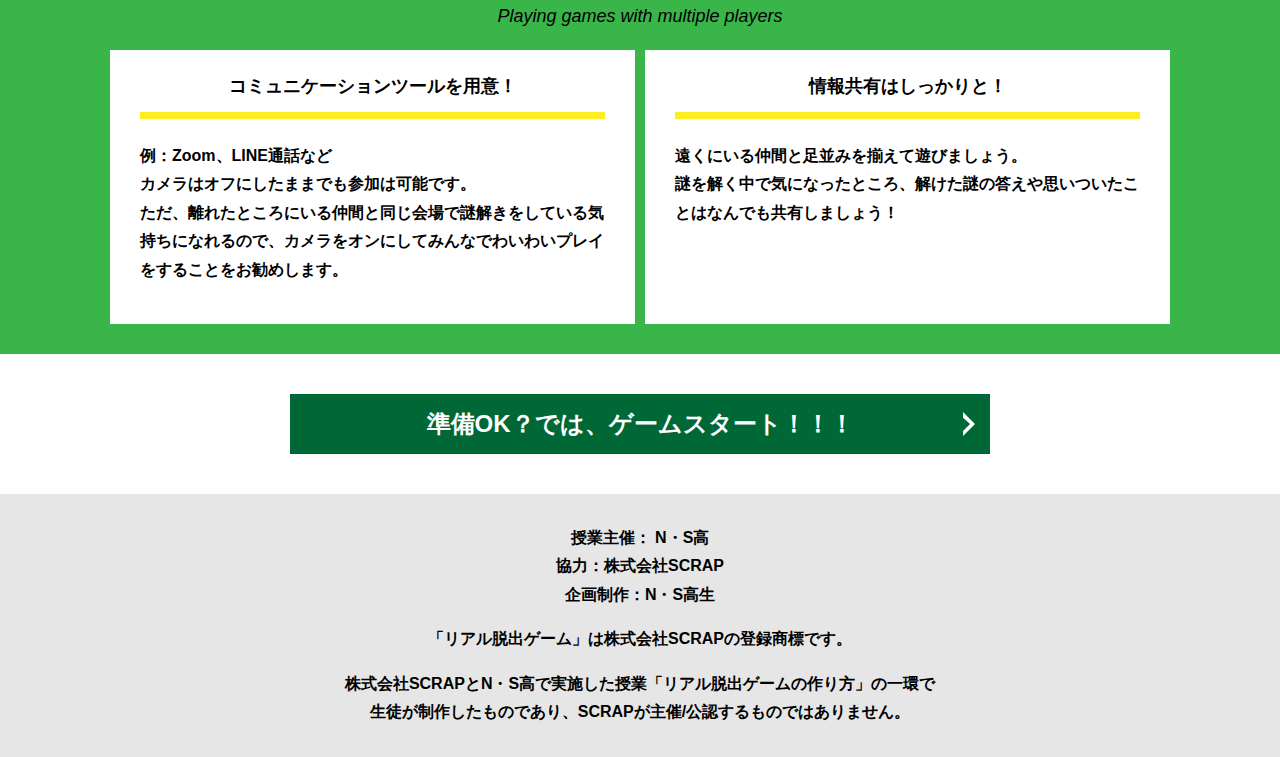
==== commit e4ccf268: "Update index.html" ====
--- a/index.html
+++ b/index.html
@@ -23,7 +23,7 @@
   </header>
   <main class="main index-page">
     <!-- タイトルエリア　ここから -->
-    <h1 class="main-title"><img src="assets/images/top-image.png" alt="Presented by SCRAP×N・S高リアル脱出ゲーム制作PJ 封鎖された家庭科室からの脱出"></h1>
+    <h1 class="main-title"><img src="assets/images/top-image1.png" alt="Presented by SCRAP×N・S高リアル脱出ゲーム制作PJ 封鎖された家庭科室からの脱出"></h1>
     <!-- タイトルエリア　ここまで -->
     <section class="section section--story">
       <div class="container">
